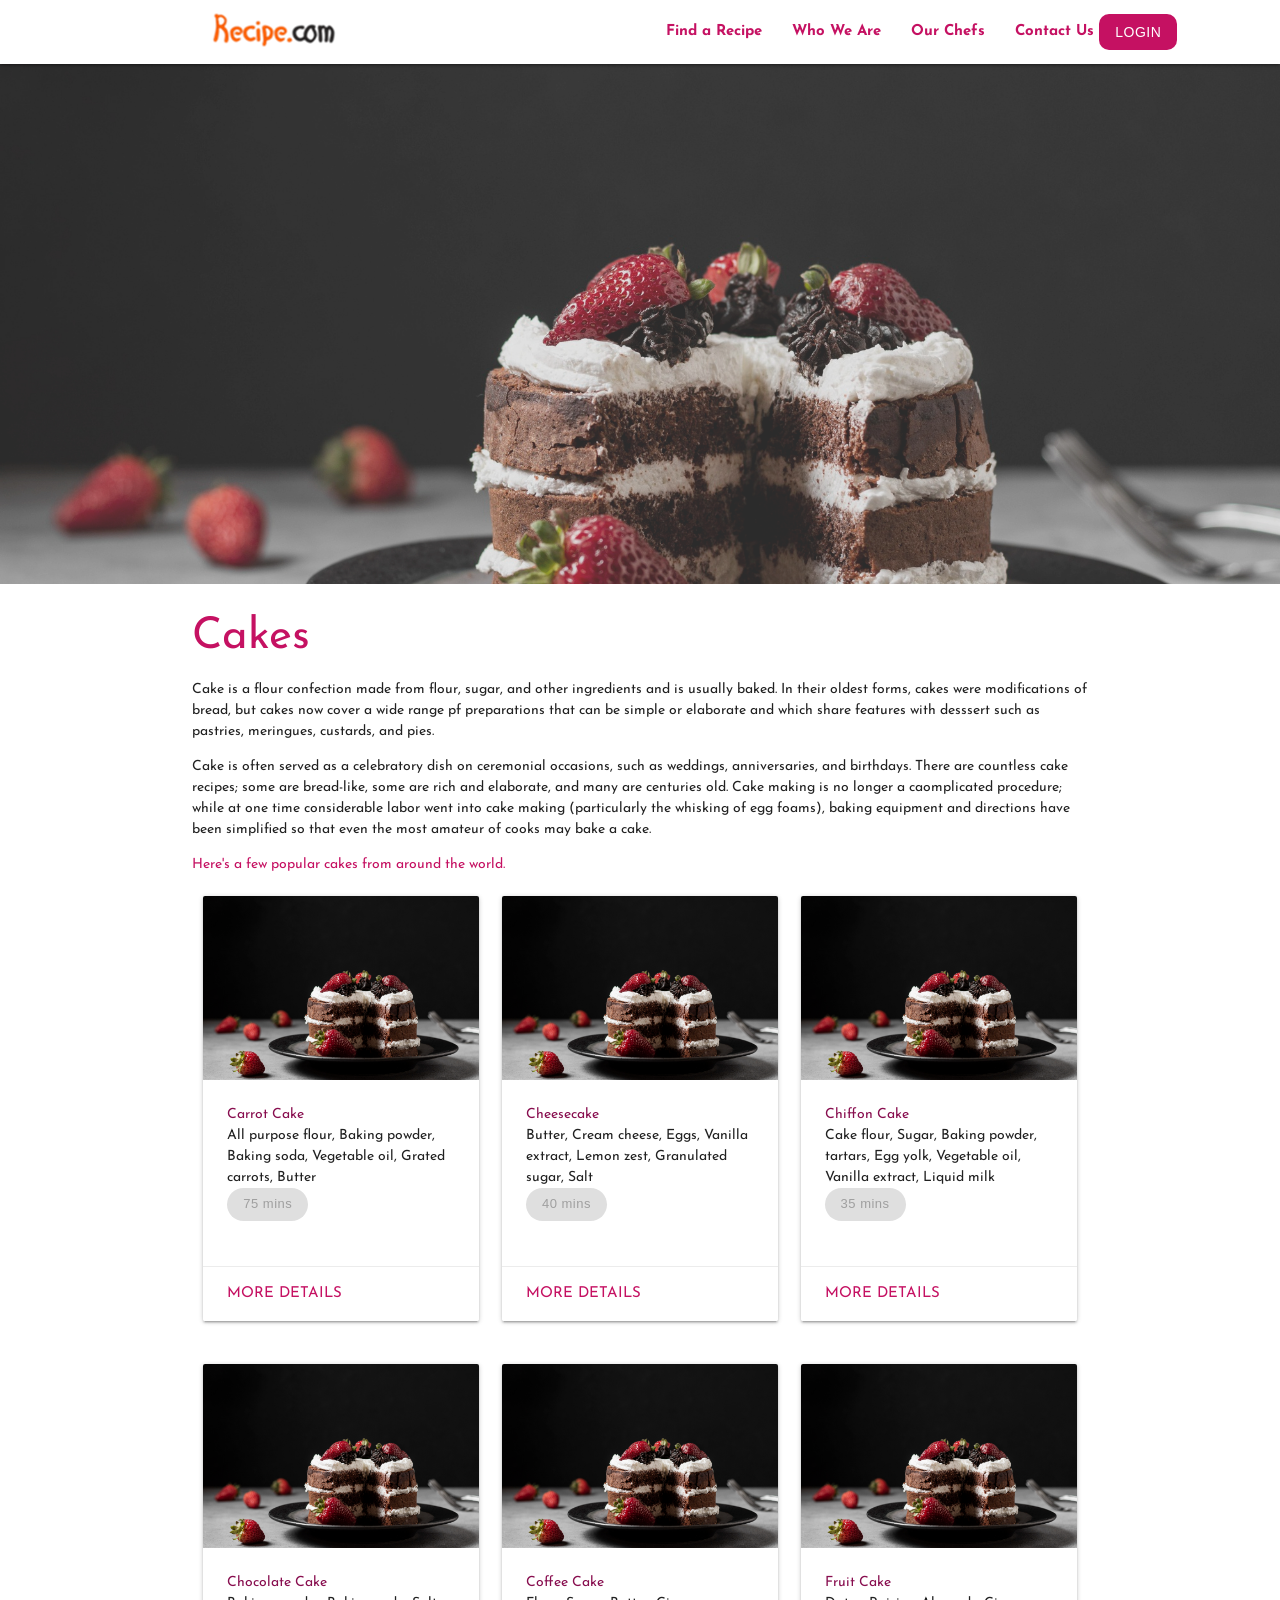
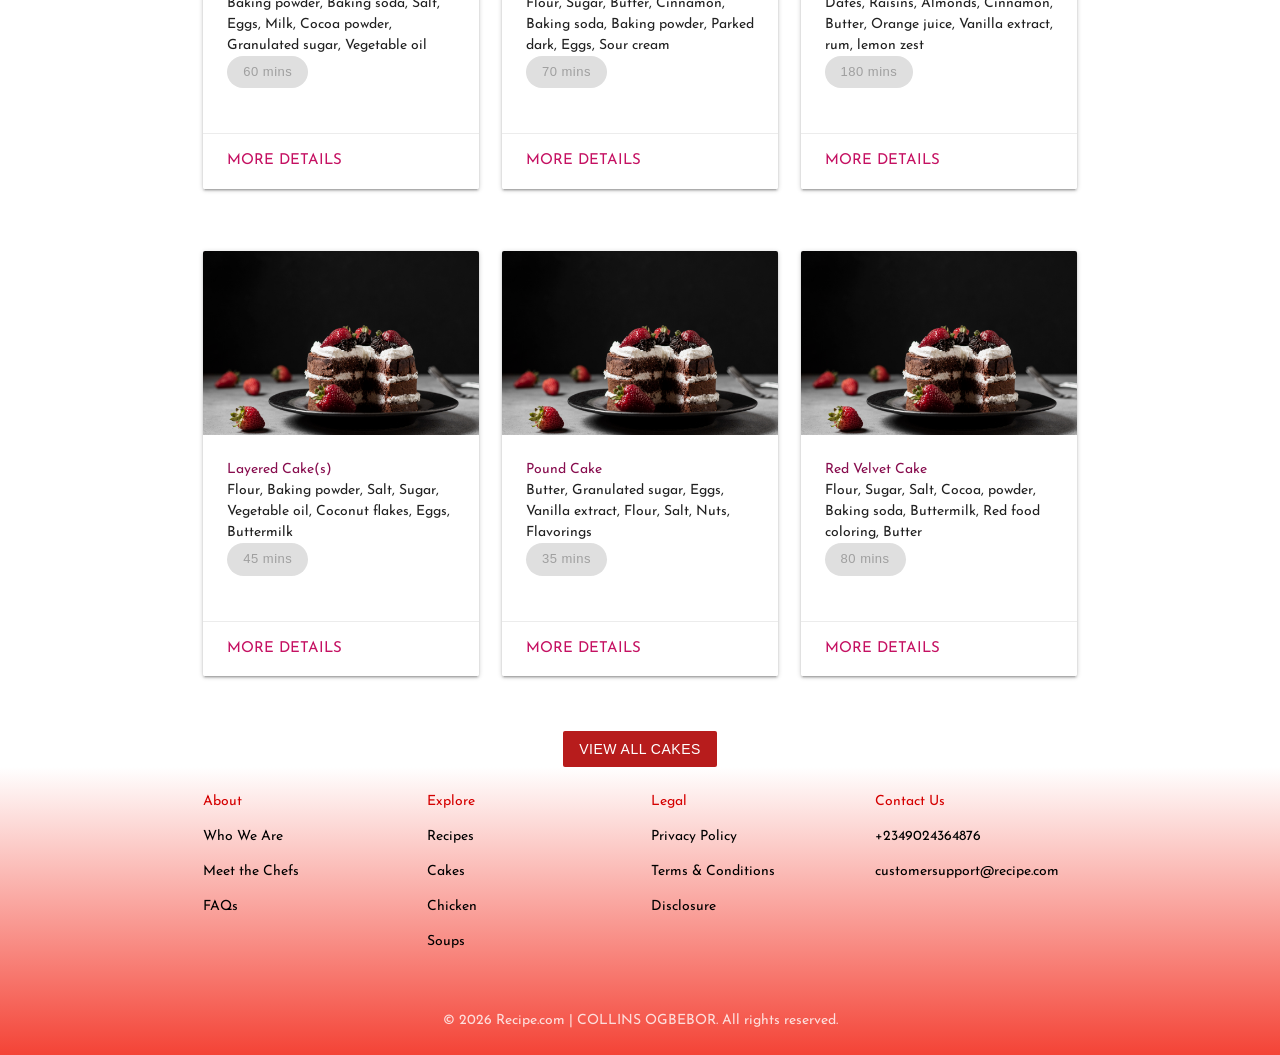
==== cakes.html @ 37594039 "More pages added" ====
<!DOCTYPE html>
<html lang="en">
<head>
    <meta charset="UTF-8">
    <meta name="viewport" content="width=device-width, initial-scale=1.0">
    <link rel="stylesheet" href="css/materialize.css">
    <link rel="stylesheet" href="css/styles.css">
    <link href="https://fonts.googleapis.com/icon?family=Material+Icons" rel="stylesheet">
    <link rel="preconnect" href="https://fonts.googleapis.com">
    <link rel="preconnect" href="https://fonts.gstatic.com" crossorigin>
    <link href="https://fonts.googleapis.com/css2?family=Josefin+Sans:ital,wght@0,100..700;1,100..700&display=swap" rel="stylesheet">
    <link rel="shortcut icon" href="img/rcon.ico" type="image/x-icon">
    <title>Recipe2.0</title>
    <style>
        *{font-family: "Josefin Sans", sans-serif;}
        
        p{
            font-size: 14px;
        }

        .small-text{
            font-size: 15px;
        }

        .bonus-text{
            font-size: 20px;
        }

        .plain-text{
            font-size: 30px;
        }

        .large-text{
            font-size: 55px;
        }

        span{
            font-size: 11px;    
        }

        .minimum-text{
            font-size: 30px;
        }

        .normal-text{
            font-size: 55px;
        }
    </style>
</head>
<body>
    <header>
        <div class="navbar-fixed">
            <nav class="white">
                <div class="nav-wrapper container">
                    <div class="row">
                        <div class="col l3 hide-on-med-and-down">
                            <a href="#" class="brand-logo left">
                                <img src="img/logo.png" class="responsive-img" alt="Recipe.com">
                            </a>
                        </div>
    
                        <a href="#" class="brand-logo center hide-on-large-only hide-on-extra-large-only">
                            <img src="img/logo.png" class="responsive-img" alt="Recipe.com">
                        </a>
    
                        <a href="#menu" class="sidenav-trigger">
                            <i class="material-icons pink-text text-accent-4">menu</i>
                        </a>    
    
                        <div class="col hide-on-med-and-down center push-l3">
                            <ul class="right hide-on-med-and-down">
                                <li><a href="index.html#recipe" class="pink-text text-accent-4 bold">Find a Recipe</a></li>
                                <li><a href="index.html#us" class="pink-text text-accent-4 bold">Who We Are</a></li>
                                <li><a href="index.html#chefs" class="pink-text text-accent-4 bold">Our Chefs</a></li>
                                <li><a href="contact_us.html" class="pink-text text-accent-4 bold">Contact Us</a></li>
                                <li><p></p></li>
                            </ul>
                        </div>
    
                        <div class="col l2 push-l2 right hide-on-med-and-down">
                            <button class="btn button btn-flat pink white-text accent-4">LOGIN</button>
                        </div>
                    </div>

                </div>
            </nav>
        </div>
        <ul class="sidenav" id="menu">
            <li><a href="index.html#recipe" class="pink-text text-accent-4 bold">Find a Recipe</a></li>
            <li><a href="index.html#us" class="pink-text text-accent-4 bold">Who We Are</a></li>
            <li><a href="index.html#chefs" class="pink-text text-accent-4 bold">Our Chefs</a></li>
            <li><a href="contact_us.html" class="pink-text text-accent-4 bold">Contact Us</a></li>
            <li><p></p></li>
            <li>
                <div class="pink accent-4 padded-button">
                    <button class="btn btn-flat white-text">
                        <div class="row">
                            <div class="col push-s12">
                            </div>
                            <div class="col push-s9">
                                <a class="white-text" href="">LOGIN</a>
                            </div>
                        </div>
                    </button>
                </div>
            </li>
        </ul>

        <div class="slider">
            <ul class="slides">
                <li>
                    <img src="img/cake-main.jpg" alt="cake" class="responsive-img">
                </li>
            </ul>
        </div>
    </header>

    <main>
        <div class="container">
            <h3 class="pink-text text-accent-4">Cakes</h3>
            <p>Cake is a flour confection made from flour, sugar, and other ingredients and is usually baked. In their oldest forms, cakes were modifications of bread, but cakes now cover a wide range pf preparations that can be simple or elaborate and which share features with desssert such as pastries, meringues, custards, and pies.</p>
            <p></p>
            <p>Cake is often served as a celebratory dish on ceremonial occasions, such as weddings, anniversaries, and birthdays. There are countless cake recipes; some are bread-like, some are rich and elaborate, and many are centuries old. Cake making is no longer a caomplicated procedure; while at one time considerable labor went into cake making (particularly the whisking of egg foams), baking equipment and directions have been simplified so that even the most amateur of cooks may bake a cake.</p>

            <p class="pink-text text-accent-4">Here's a few popular cakes from around the world.</p>

            <div class="row">
                <div class="col s12 m6 l4">
                    <div class="card">
                        <div class="card-image"><img class="responsive-img" src="img/cake-main.jpg" alt="cake"></div>

                        <div class="card-content">
                            <p class="pink-text text-darken-4">Carrot Cake</p>
                            <p>All purpose flour, Baking powder, Baking soda, Vegetable oil, Grated carrots, Butter</p>
                            <button class="btn-small disabled pill">75 mins</button>
                            <p>‎</p>
                        </div>
                        <div class="card-action pink-text text-accent-4">
                            MORE DETAILS
                        </div>
                    </div>
                </div>

                <div class="col s12 m6 l4">
                    <div class="card">
                        <div class="card-image"><img class="responsive-img" src="img/cake-main.jpg" alt="cake"></div>

                        <div class="card-content">
                            <p class="pink-text text-darken-4">Cheesecake</p>
                            <p>Butter, Cream cheese, Eggs, Vanilla extract, Lemon zest, Granulated sugar, Salt</p>
                            <button class="btn-small disabled pill">40 mins</button>
                            <p>‎</p>
                        </div>
                        <div class="card-action pink-text text-accent-4">
                            MORE DETAILS
                        </div>
                    </div>
                </div>

                <div class="col s12 m6 l4 hide-on-med-only">
                    <div class="card">
                        <div class="card-image"><img class="responsive-img" src="img/cake-main.jpg" alt="cake"></div>

                        <div class="card-content">
                            <p class="pink-text text-darken-4">Chiffon Cake</p>
                            <p>Cake flour, Sugar, Baking powder, tartars, Egg yolk, Vegetable oil, Vanilla extract, Liquid milk</p>
                            <button class="btn-small disabled pill">35 mins</button>
                            <p>‎</p>
                        </div>
                        <div class="card-action pink-text text-accent-4">
                            MORE DETAILS
                        </div>
                    </div>
                </div>
            </div>

            <div class="row">
                <div class="col s12 m6 l4 hide-on-large-only hide-on-extra-large-only hide-on-small-and-down">
                    <div class="card">
                        <div class="card-image"><img class="responsive-img" src="img/cake-main.jpg" alt="cake"></div>

                        <div class="card-content">
                            <p class="pink-text text-darken-4">Chiffon Cake</p>
                            <p>Cake flour, Sugar, Baking powder, tartars, Egg yolk, Vegetable oil, Vanilla extract, Liquid milk</p>
                            <button class="btn-small disabled pill">35 mins</button>
                            <p>‎</p>
                        </div>
                        <div class="card-action pink-text text-accent-4">
                            MORE DETAILS
                        </div>
                    </div>
                </div>

                <div class="col s12 m6 l4">
                    <div class="card">
                        <div class="card-image"><img class="responsive-img" src="img/cake-main.jpg" alt="cake"></div>

                        <div class="card-content">
                            <p class="pink-text text-darken-4">Chocolate Cake</p>
                            <p>Baking powder, Baking soda, Salt, Eggs, Milk, Cocoa powder, Granulated sugar, Vegetable oil</p>
                            <button class="btn-small disabled pill">60 mins</button>
                            <p>‎</p>
                        </div>
                        <div class="card-action pink-text text-accent-4">
                            MORE DETAILS
                        </div>
                    </div>
                </div>

                <div class="col s12 m6 l4 hide-on-med-only">
                    <div class="card">
                        <div class="card-image"><img class="responsive-img" src="img/cake-main.jpg" alt="cake"></div>

                        <div class="card-content">
                            <p class="pink-text text-darken-4">Coffee Cake</p>
                            <p>Flour, Sugar, Butter, Cinnamon, Baking soda, Baking powder, Parked dark, Eggs, Sour cream</p>
                            <button class="btn-small disabled pill">70 mins</button>
                            <p>‎</p>
                        </div>
                        <div class="card-action pink-text text-accent-4">
                            MORE DETAILS
                        </div>
                    </div>
                </div>

                <div class="col s12 m6 l4 hide-on-med-only">
                    <div class="card">
                        <div class="card-image"><img class="responsive-img" src="img/cake-main.jpg" alt="cake"></div>

                        <div class="card-content">
                            <p class="pink-text text-darken-4">Fruit Cake</p>
                            <p>Dates, Raisins, Almonds, Cinnamon, Butter, Orange juice, Vanilla extract, rum, lemon zest</p>
                            <button class="btn-small disabled pill">180 mins</button>
                            <p>‎</p>
                        </div>
                        <div class="card-action pink-text text-accent-4">
                            MORE DETAILS
                        </div>
                    </div>
                </div>
            </div>

            
            <div class="row">
                <div class="col s12 m6 l4 hide-on-large-only hide-on-extra-large-only hide-on-small-and-down">
                    <div class="card">
                        <div class="card-image"><img class="responsive-img" src="img/cake-main.jpg" alt="cake"></div>

                        <div class="card-content">
                            <p class="pink-text text-darken-4">Coffee Cake</p>
                            <p>Flour, Sugar, Butter, Cinnamon, Baking soda, Baking powder, Parked dark, Eggs, Sour cream</p>
                            <button class="btn-small disabled pill">70 mins</button>
                            <p>‎</p>
                        </div>
                        <div class="card-action pink-text text-accent-4">
                            MORE DETAILS
                        </div>
                    </div>
                </div>

                <div class="col s12 m6 l4 hide-on-large-only hide-on-extra-large-only hide-on-small-and-down">
                    <div class="card">
                        <div class="card-image"><img class="responsive-img" src="img/cake-main.jpg" alt="cake"></div>

                        <div class="card-content">
                            <p class="pink-text text-darken-4">Fruit Cake</p>
                            <p>Dates, Raisins, Almonds, Cinnamon, Butter, Orange juice, Vanilla extract, rum, lemon zest</p>
                            <button class="btn-small disabled pill">180 mins</button>
                            <p>‎</p>
                        </div>
                        <div class="card-action pink-text text-accent-4">
                            MORE DETAILS
                        </div>
                    </div>
                </div>
            </div>

            <div class="row">
                <div class="col s12 m6 l4">
                    <div class="card">
                        <div class="card-image"><img class="responsive-img" src="img/cake-main.jpg" alt="cake"></div>

                        <div class="card-content">
                            <p class="pink-text text-darken-4">Layered Cake(s)</p>
                            <p>Flour, Baking powder, Salt, Sugar, Vegetable oil, Coconut flakes, Eggs, Buttermilk</p>
                            <button class="btn-small disabled pill">45 mins</button>
                            <p>‎</p>
                        </div>
                        <div class="card-action pink-text text-accent-4">
                            MORE DETAILS
                        </div>
                    </div>
                </div>

                <div class="col s12 m6 l4">
                    <div class="card">
                        <div class="card-image"><img class="responsive-img" src="img/cake-main.jpg" alt="cake"></div>

                        <div class="card-content">
                            <p class="pink-text text-darken-4">Pound Cake</p>
                            <p>Butter, Granulated sugar, Eggs, Vanilla extract, Flour, Salt, Nuts, Flavorings</p>
                            <button class="btn-small disabled pill">35 mins</button>
                            <p>‎</p>
                        </div>
                        <div class="card-action pink-text text-accent-4">
                            MORE DETAILS
                        </div>
                    </div>
                </div>

                <div class="col s12 m6 l4 hide-on-med-only">
                    <div class="card">
                        <div class="card-image"><img class="responsive-img" src="img/cake-main.jpg" alt="cake"></div>

                        <div class="card-content">
                            <p class="pink-text text-darken-4">Red Velvet Cake</p>
                            <p>Flour, Sugar, Salt, Cocoa, powder, Baking soda, Buttermilk, Red food coloring, Butter</p>
                            <button class="btn-small disabled pill">80 mins</button>
                            <p>‎</p>
                        </div>
                        <div class="card-action pink-text text-accent-4">
                            MORE DETAILS
                        </div>
                    </div>
                </div>
            </div>

            <div class="row">
                <div class="col s12 m6 l4 hide-on-large-only hide-on-extra-large-only hide-on-small-and-down">
                    <div class="card">
                        <div class="card-image"><img class="responsive-img" src="img/cake-main.jpg" alt="cake"></div>

                        <div class="card-content">
                            <p class="pink-text text-darken-4">Red Velvet Cake</p>
                            <p>Flour, Sugar, Salt, Cocoa, powder, Baking soda, Buttermilk, Red food coloring, Butter</p>
                            <button class="btn-small disabled pill">80 mins</button>
                            <p>‎</p>
                        </div>
                        <div class="card-action pink-text text-accent-4">
                            MORE DETAILS
                        </div>
                    </div>
                </div>
            </div>

            <div class="center"><button class="btn btn-flat red darken-4 white-text">VIEW ALL CAKES</button></div>
        </div>
    </main>

    <footer class="page-footer footer-r" >
    <div class="container">
        <div class="row">
            <div class="col s12 m3 l3">
                <p class="red-text text-accent-4">About</p>
                <p class="black-text">Who We Are</p>
                <p class="black-text">Meet the Chefs</p>
                <p class="black-text">FAQs</p>
            </div>

            <div class="col s12 m5 l3">
                <p class="red-text text-accent-4">Explore</p>
                <p class="black-text">Recipes</p>
                <p class="black-text">Cakes</p>
                <p class="black-text">Chicken</p>
                <p class="black-text">Soups</p>
            </div>

            <div class="col s12 m3 l3">
                <p class="red-text text-accent-4">Legal</p>
                <p class="black-text">Privacy Policy</p>
                <p class="black-text">Terms & Conditions</p>
                <p class="black-text">Disclosure</p>
            </div>

            <div class="col s12 m5 l3">
                <p class="red-text text-accent-4">Contact Us</p>
                <p class="black-text">+2349024364876</p>
                <p class="black-text">customersupport@recipe.com</p>
            </div>
        </div>
    </div>

        <div class="footer-copyright transparent">
            <div class="container center">
                <p>&copy; 2026 Recipe.com | COLLINS OGBEBOR. All rights reserved.
            </div>
        </div>
    </footer>
</body>
<script src="js/JQuery.js"></script>
<script src="js/materialize.js"></script>
<script>
    $(document).ready(function(){
        $('.slider').slider(
            {
                height: 520,
                duration: 3000,
                interval: 3000,
                indicators: false
            }
        ),

        $('.modal').modal(),

        $('.sidenav').sidenav(),

        $('.scrollspy').scrollSpy()
    });
</script>
</html>
---- css/styles.css ----
.home-paragraph{
    text-align: center;
}

.bold{
    font-weight: bold;
}

.italics{
    font-style: italic;
}

.underline{
    text-decoration: underline;
}

.border-bottom{
    border-bottom: 1px solid rgb(222, 222, 222);
}

.pad{
    padding-left: 20px !important;
}

.padding{ 
    padding-bottom: 20px;
}

.start{
    height: 100px;
}

.button{
    border-radius: 10px;
}

.pill{
    border-radius: 30px;
}

.rounded-edges{
    border-radius: 20px !important;
}

.padded-button{
    border-radius: 10px;
    margin: 3%;
}

.relative{
    position: relative;
}


.absolute{
    position: absolute;
    top: 25%;
    left: 5%;
}

.abs{
    position: absolute;
    top: 35%;
    left: 35%;
}

video{
    width: 100%;
}

ul li a:hover{
    font-weight: bold;
}

div button:hover{
    font-weight: bold;
}

.line-spacing{
    line-height: 10% !important;
}
.line-gap{
    line-height: 70% !important;
}

.overlay{
    position: absolute;
    top: 0;
    left: 0;
    width: 100%;
    height: 100%;
    background-color: rgba(0, 0, 0, 0.8);
    opacity: 0;
    transition: opacity 0.5s ease;
    display: flex;
    justify-content: center;
    align-items: center;
}

.overlay:hover{
    background-color: black
    color(white);
    opacity: 1;
}

.overlay-text{
    color: white;
    font-size: 24px;
    text-align: center;
}

.footer-o{
    background: linear-gradient(to bottom, white, #e65100);
}
.footer-r{
    background: linear-gradient(to bottom, white, #f44336);
}
.footer-g{
    background: linear-gradient(to bottom, white, #1b5e20);
}
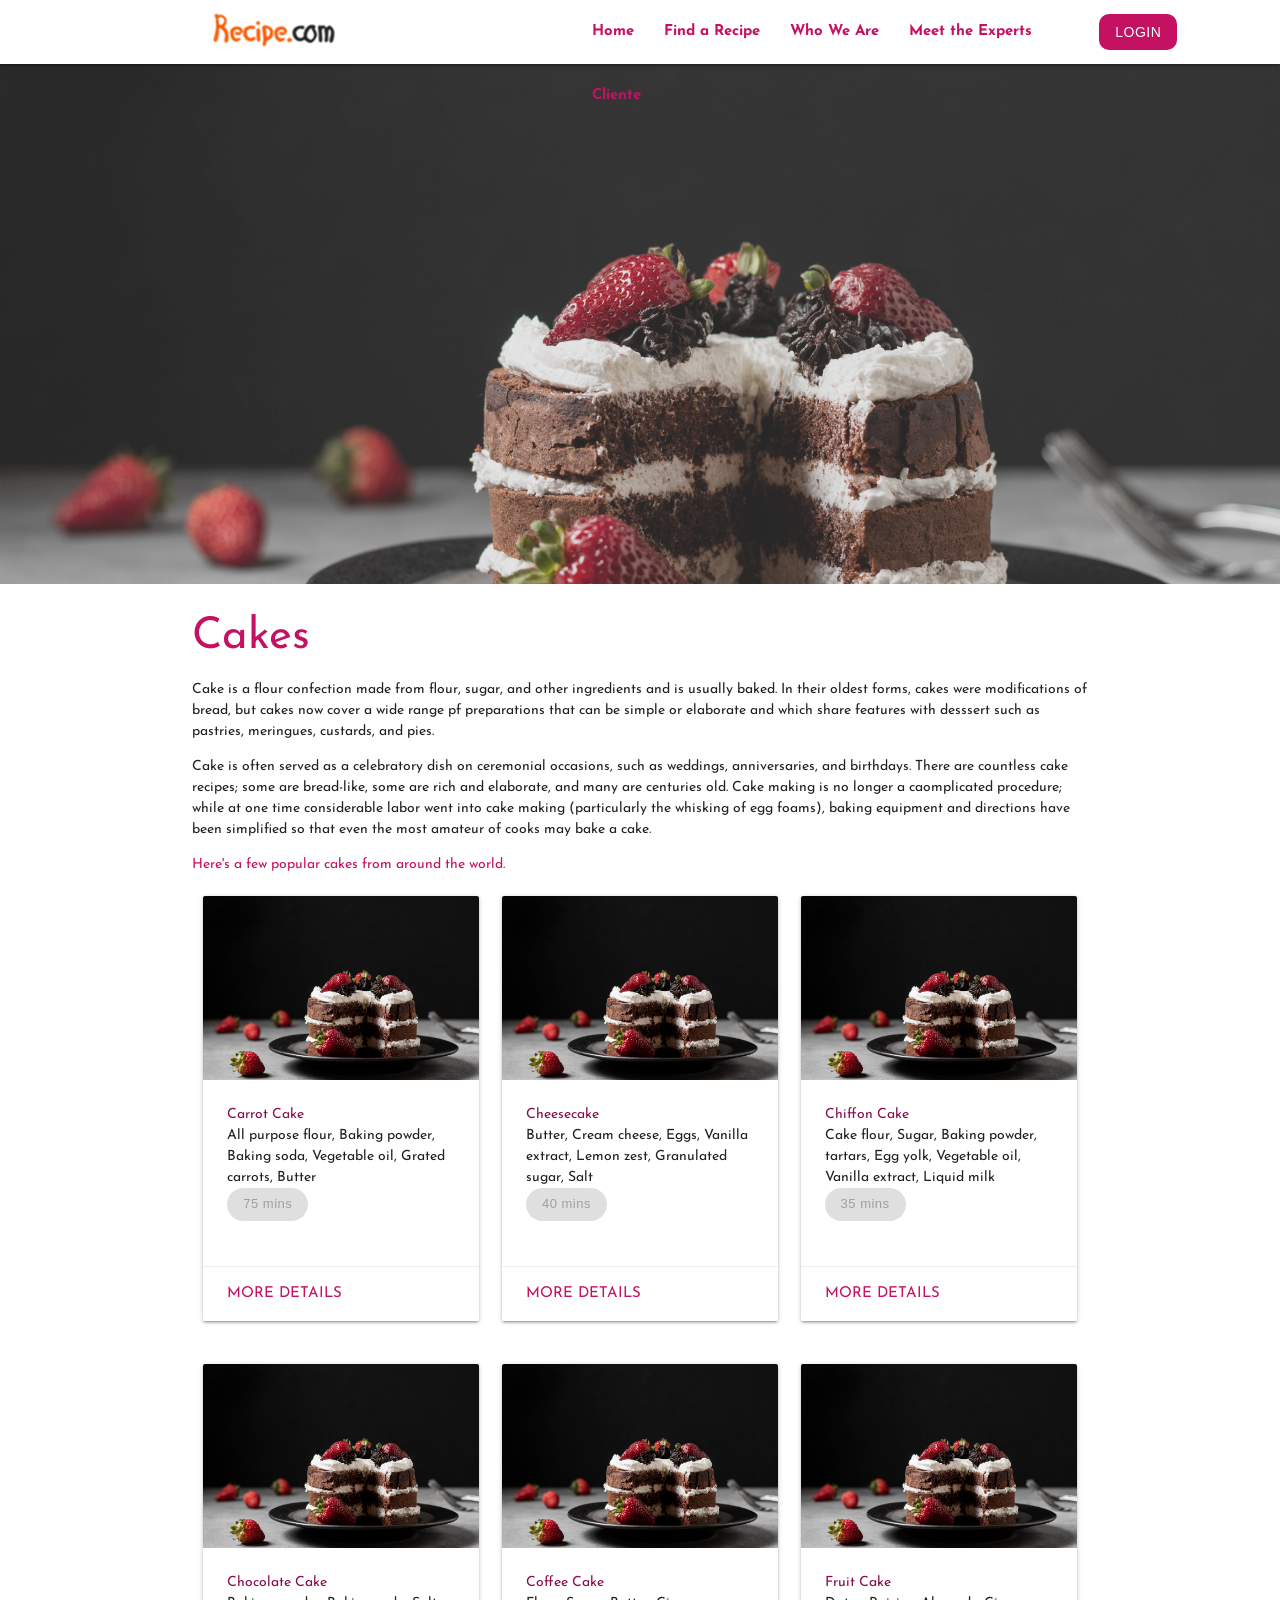
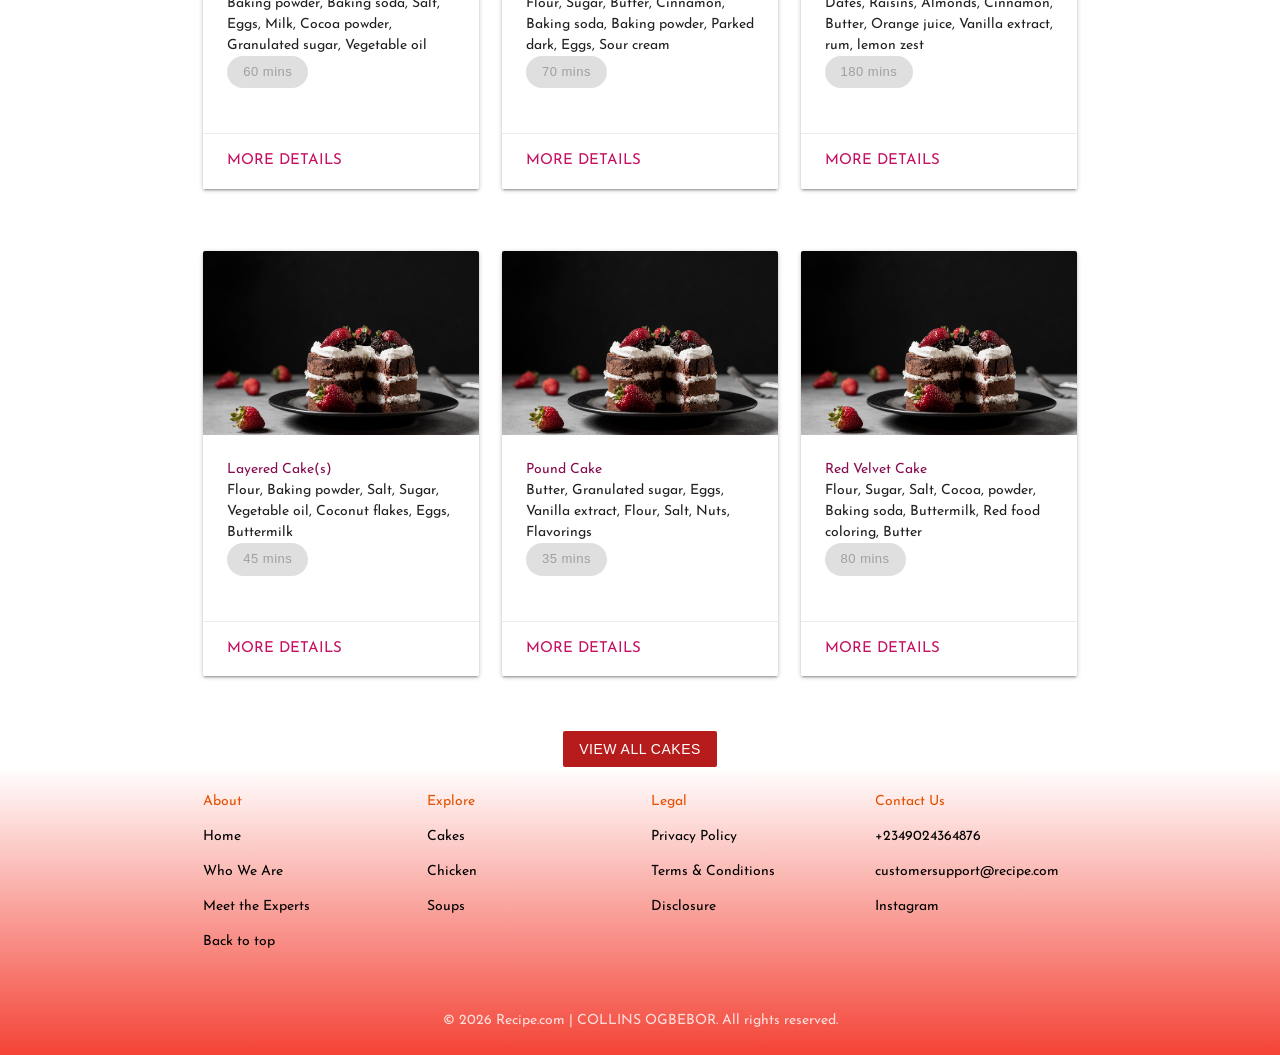
==== commit 9bbb206d: "Sections added, Footer links added and Overlay image contains link now" ====
--- a/cakes.html
+++ b/cakes.html
@@ -67,12 +67,13 @@
                             <i class="material-icons pink-text text-accent-4">menu</i>
                         </a>    
     
-                        <div class="col hide-on-med-and-down center push-l3">
+                        <div class="col l7 hide-on-med-and-down center-align push-l2">
                             <ul class="right hide-on-med-and-down">
+                                <li><a href="index.html" class="pink-text text-accent-4 bold">Home</a></li>
                                 <li><a href="index.html#recipe" class="pink-text text-accent-4 bold">Find a Recipe</a></li>
                                 <li><a href="index.html#us" class="pink-text text-accent-4 bold">Who We Are</a></li>
-                                <li><a href="index.html#chefs" class="pink-text text-accent-4 bold">Our Chefs</a></li>
-                                <li><a href="contact_us.html" class="pink-text text-accent-4 bold">Contact Us</a></li>
+                                <li><a href="index.html#chefs" class="pink-text text-accent-4 bold">Meet the Experts</a></li>
+                                <li><a href="cliente.html" class="pink-text text-accent-4 bold">Cliente</a></li>
                                 <li><p></p></li>
                             </ul>
                         </div>
@@ -86,10 +87,11 @@
             </nav>
         </div>
         <ul class="sidenav" id="menu">
+            <li><a href="index.html" class="pink-text text-accent-4 bold">Home</a></li>
             <li><a href="index.html#recipe" class="pink-text text-accent-4 bold">Find a Recipe</a></li>
             <li><a href="index.html#us" class="pink-text text-accent-4 bold">Who We Are</a></li>
-            <li><a href="index.html#chefs" class="pink-text text-accent-4 bold">Our Chefs</a></li>
-            <li><a href="contact_us.html" class="pink-text text-accent-4 bold">Contact Us</a></li>
+            <li><a href="index.html#chefs" class="pink-text text-accent-4 bold">Meet the Experts</a></li>
+            <li><a href="cliente.html" class="pink-text text-accent-4 bold">Cliente</a></li>
             <li><p></p></li>
             <li>
                 <div class="pink accent-4 padded-button">
@@ -106,7 +108,7 @@
             </li>
         </ul>
 
-        <div class="slider">
+        <div class="slider scrollspy" id="top">
             <ul class="slides">
                 <li>
                     <img src="img/cake-main.jpg" alt="cake" class="responsive-img">
@@ -348,37 +350,38 @@
     </main>
 
     <footer class="page-footer footer-r" >
-    <div class="container">
-        <div class="row">
-            <div class="col s12 m3 l3">
-                <p class="red-text text-accent-4">About</p>
-                <p class="black-text">Who We Are</p>
-                <p class="black-text">Meet the Chefs</p>
-                <p class="black-text">FAQs</p>
-            </div>
-
-            <div class="col s12 m5 l3">
-                <p class="red-text text-accent-4">Explore</p>
-                <p class="black-text">Recipes</p>
-                <p class="black-text">Cakes</p>
-                <p class="black-text">Chicken</p>
-                <p class="black-text">Soups</p>
-            </div>
-
-            <div class="col s12 m3 l3">
-                <p class="red-text text-accent-4">Legal</p>
-                <p class="black-text">Privacy Policy</p>
-                <p class="black-text">Terms & Conditions</p>
-                <p class="black-text">Disclosure</p>
-            </div>
-
-            <div class="col s12 m5 l3">
-                <p class="red-text text-accent-4">Contact Us</p>
-                <p class="black-text">+2349024364876</p>
-                <p class="black-text">customersupport@recipe.com</p>
+        <div class="container">
+            <div class="row">
+                <div class="col s12 m3 l3">
+                    <p class="orange-text text-darken-4">About</p>
+                    <p><a href="index.html" class="black-text">Home</a></p>
+                    <p><a href="index.html#us" class="black-text">Who We Are</a></p>
+                    <p><a href="index.html#chefs" class="black-text">Meet the Experts</a></p>
+                    <p><a href="#top" class="black-text">Back to top</a></p>
+                </div>
+
+                <div class="col s12 m5 l3">
+                    <p class="orange-text text-darken-4">Explore</p>
+                    <p><a href="cakes.html" class="black-text">Cakes</a></p>
+                    <p><a href="chicken.html" class="black-text">Chicken</a></p>
+                    <p><a href="soups.html" class="black-text">Soups</a></p>
+                </div>
+
+                <div class="col s12 m3 l3">
+                    <p class="orange-text text-darken-4">Legal</p>
+                    <p class="black-text">Privacy Policy</p>
+                    <p class="black-text">Terms & Conditions</p>
+                    <p class="black-text">Disclosure</p>
+                </div>
+
+                <div class="col s12 m5 l3">
+                    <p class="orange-text text-darken-4">Contact Us</p>
+                    <p class="black-text">+2349024364876</p>
+                    <p class="black-text">customersupport@recipe.com</p>
+                    <p class="black-text">Instagram</p>
+                </div>
             </div>
         </div>
-    </div>
 
         <div class="footer-copyright transparent">
             <div class="container center">
